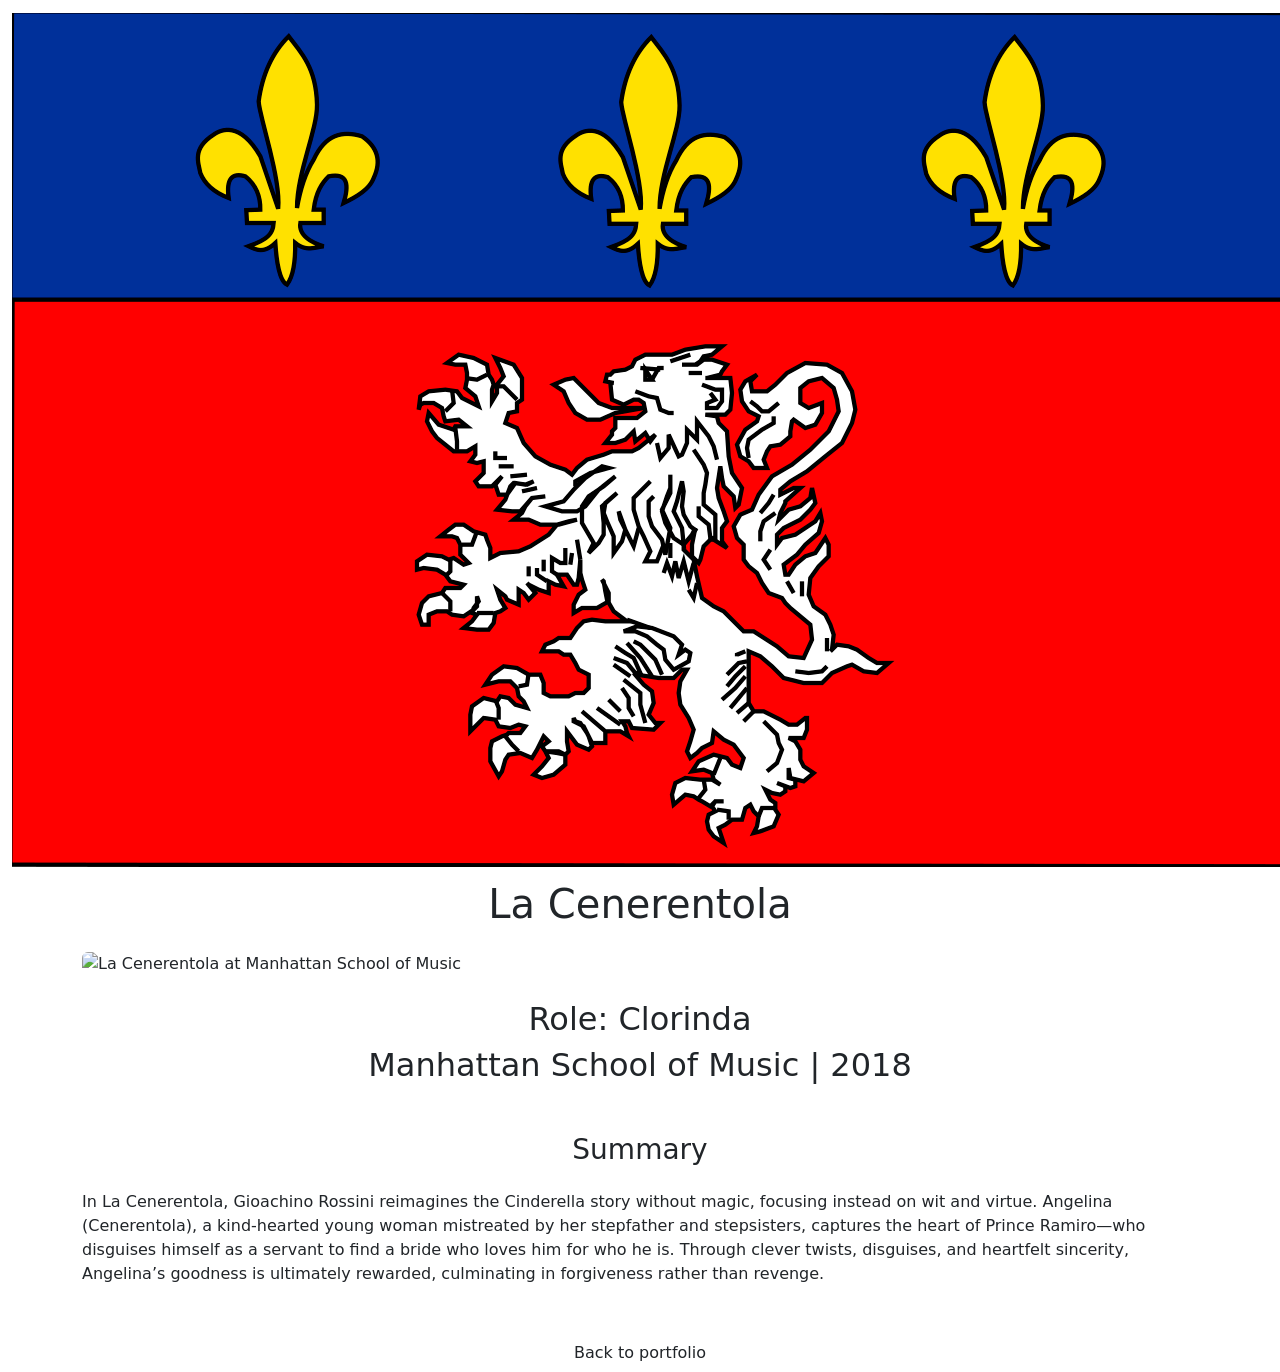
==== attractions.html @ 8858b786 "Initialized contact.html, restaurants.html, and attractions.html" ====
<!DOCTYPE html>
<html lang="en">
<head>
    <meta charset="UTF-8">
    <meta name="viewport" content="width=device-width, initial-scale=1.0">
    <title>La Cenerentola</title>
<link rel="preconnect" href="https://fonts.googleapis.com" />
    <link rel="preconnect" href="https://fonts.gstatic.com" crossorigin />
    <link
      href="https://fonts.googleapis.com/css2?family=Playfair:ital,opsz,wght@0,5..1200,300..900;1,5..1200,300..900&family=Poppins:wght@300;400;500;600;700&display=swap"
      rel="stylesheet" />
    <link
      href="https://cdn.jsdelivr.net/npm/bootstrap@5.3.8/dist/css/bootstrap.min.css"
      rel="stylesheet"/>
    <link rel="stylesheet" href="style.css" />
</head>
<body>
    <nav class="navbar navbar-expand-lg bg-white">
  <div class="container-fluid">
    <a class="navbar-brand" href="index.html">
        <img src="images/flag.png" class="icon">
    </a>
    <button class="navbar-toggler" type="button" data-bs-toggle="collapse" data-bs-target="#navbarSupportedContent" aria-controls="navbarSupportedContent" aria-expanded="false" aria-label="Toggle navigation">
      <span class="navbar-toggler-icon"></span>
    </button>
    <div class="collapse navbar-collapse" id="navbarSupportedContent">
      <ul class="navbar-nav me-auto mb-2 mb-lg-0">
        <li class="nav-item">
          <a class="nav-link active" aria-current="page" href="index.html">Home</a>
        </li>
        <li class="nav-item">
          <a class="nav-link" href="contact.html">Tourism Office</a>
        </li>
        <li class="nav-item dropdown">
          <a class="nav-link dropdown-toggle" href="#" role="button" data-bs-toggle="dropdown" aria-expanded="false">
            Explore Lyon
          </a>
          <ul class="dropdown-menu">
            <li><a class="dropdown-item" href="restaurants.html">Restaurants</a></li>
            <li><a class="dropdown-item" href="attractions.html">Attractions</a></li>
          </ul>
        </li>
      </ul>
    </div>
  </div>
</nav>
  <main class="container performance-page">
    <h1 class="text-center mb-4">La Cenerentola</h1>

    <img
      src="images/Cenerentola-1.png"
      class="img-fluid rounded project-image mb-4"
      alt="La Cenerentola at Manhattan School of Music"
    />

    <h2 class="text-center mb-2">Role: Clorinda</h2>
    <h2 class="text-center mb-5">Manhattan School of Music | 2018</h2>

    <h3 class="text-center mb-4">Summary</h3>

    <p class="performance-summary">
      In La Cenerentola, Gioachino Rossini reimagines the Cinderella story without magic, focusing instead on wit and virtue. Angelina (Cenerentola), a kind-hearted young woman mistreated by her stepfather and stepsisters, captures the heart of Prince Ramiro—who disguises himself as a servant to find a bride who loves him for who he is. Through clever twists, disguises, and heartfelt sincerity, Angelina’s goodness is ultimately rewarded, culminating in forgiveness rather than revenge.
    </p>

    <div class="text-center mt-5">
      <a href="index.html" class="btn btn-branding-outline">Back to portfolio</a>
    </div>
  </main>
      <script src="https://cdn.jsdelivr.net/npm/bootstrap@5.3.8/dist/js/bootstrap.bundle.min.js"></script>

</body>
</html>
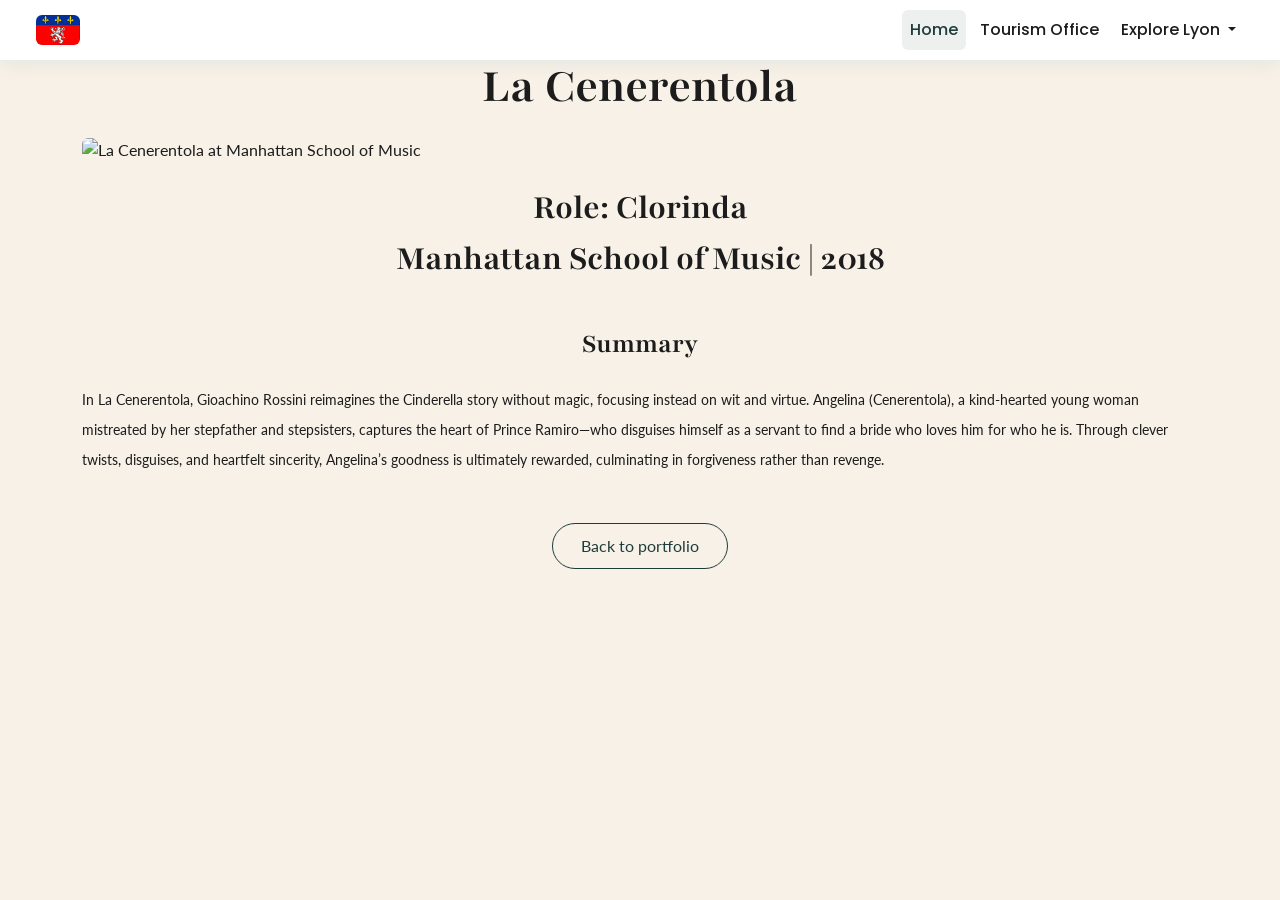
==== commit 4536ed37: "Changed secondary font type on all .html pages" ====
--- a/attractions.html
+++ b/attractions.html
@@ -12,7 +12,10 @@
     <link
       href="https://cdn.jsdelivr.net/npm/bootstrap@5.3.8/dist/css/bootstrap.min.css"
       rel="stylesheet"/>
-    <link rel="stylesheet" href="style.css" />
+   <link rel="preconnect" href="https://fonts.googleapis.com">
+<link rel="preconnect" href="https://fonts.gstatic.com" crossorigin>
+<link href="https://fonts.googleapis.com/css2?family=Lato:ital,wght@0,100;0,300;0,400;0,700;0,900;1,100;1,300;1,400;1,700;1,900&family=Montserrat:ital,wght@0,100..900;1,100..900&family=Playfair:ital,opsz,wght@0,5..1200,300..900;1,5..1200,300..900&family=Playwrite+CU+Guides&family=Poppins:ital,wght@0,100;0,200;0,300;0,400;0,500;0,600;0,700;0,800;0,900;1,100;1,200;1,300;1,400;1,500;1,600;1,700;1,800;1,900&display=swap" rel="stylesheet">
+      <link rel="stylesheet" href="style.css" />
 </head>
 <body>
     <nav class="navbar navbar-expand-lg bg-white">
--- a/style.css
+++ b/style.css
@@ -0,0 +1,251 @@
+:root {
+  --primary-color: #1f3d3a;
+  --accent-color: #c98c5d;
+  --cream-color: #f7f1e8;
+  --rose-color: #d8a7a7;
+  --dark-color: #1c1c1c;
+  --text-color: var(--dark-color);
+  --muted-color: #6f7775;
+  --branding-color: var(--primary-color);
+  --branding-dark: #142927;
+  --Heading-Font-Family: "Playfair", serif;
+  --default-font-family: "Lato", serif;
+  --nav-font-family: "Poppins", serif;
+}
+
+body {
+  font-family: var(--default-font-family);
+  color: var(--text-color);
+  background: var(--cream-color);
+}
+
+h1,
+h2,
+h3,
+h4 {
+  font-family: var(--Heading-Font-Family);
+  font-weight: 700;
+  color: var(--text-color);
+}
+
+h1 {
+  font-size: 50px;
+  line-height: 1.05;
+}
+
+h2 {
+  font-size: 36px;
+}
+
+p {
+  font-size: 14px;
+  line-height: 30px;
+}
+
+.navbar {
+  padding: 10px 24px;
+  font-family: var(--nav-font-family);
+  border-bottom: 1px solid rgba(31, 61, 58, 0.1);
+  box-shadow: 0 4px 18px rgba(31, 61, 58, 0.06);
+  background-color: var(--primary-color);
+  color: var(--accent-color);
+}
+
+.navbar-brand {
+  padding: 0;
+}
+
+.navbar .icon {
+  display: block;
+  width: 44px;
+  height: auto;
+  border-radius: 6px;
+}
+
+.navbar .navbar-nav {
+  gap: 6px;
+  margin-left: auto;
+  margin-right: 0 !important;
+}
+
+.navbar-nav .nav-link {
+  color: var(--text-color);
+  font-weight: 500;
+  padding: 8px 14px;
+  border-radius: 6px;
+  transition: color 0.2s ease, background-color 0.2s ease;
+}
+
+.navbar-nav .nav-link.active {
+  color: var(--branding-color);
+  background: rgba(31, 61, 58, 0.08);
+}
+
+.navbar-nav .nav-link:hover,
+.navbar-nav .nav-link:focus,
+.dropdown-item:hover,
+.dropdown-item:focus {
+  color: var(--primary-color);
+  background: rgba(31, 61, 58, 0.06);
+}
+
+.dropdown-menu {
+  margin-top: 8px;
+  padding: 8px;
+  font-family: var(--default-font-family);
+  border: 1px solid rgba(31, 61, 58, 0.1);
+  border-radius: 8px;
+  box-shadow: 0 14px 32px rgba(31, 61, 58, 0.12);
+}
+
+.dropdown-item {
+  color: var(--text-color);
+  font-weight: 500;
+  border-radius: 6px;
+  padding: 8px 12px;
+}
+
+.navbar-toggler {
+  border-color: rgba(31, 61, 58, 0.18);
+}
+
+.navbar-toggler:focus {
+  box-shadow: 0 0 0 3px rgba(31, 61, 58, 0.16);
+}
+
+@media (max-width: 991px) {
+  .navbar {
+    padding: 10px 18px;
+  }
+
+  .navbar-collapse {
+    padding-top: 12px;
+  }
+
+  .navbar .navbar-nav {
+    gap: 4px;
+    margin-left: 0;
+  }
+
+  .dropdown-menu {
+    margin-top: 4px;
+    box-shadow: none;
+  }
+}
+
+.hero {
+  background: linear-gradient(
+      rgba(31, 61, 58, 0.65),
+      rgba(31, 61, 58, 0.35)
+    ),
+    url("images/lyoncity.png") center;
+    background-repeat: no-repeat;
+    background-size: cover;
+    margin: 0 auto;
+    text-align: center;
+    line-height: 2;
+    padding: 20px;
+    max-height: 400px;
+}
+
+.hero h1 {
+  font-family: var(--Heading-Font-Family);
+  font-size: 60px;
+  line-height: 2;
+  color: var(--cream-color);
+}
+
+.hero h2 {
+  font-family: var(--default-font-family);
+  font-weight: 400;
+  font-size: 18px;
+  color: var(--cream-color);
+}
+
+.btn-branding,
+.btn-branding-outline {
+  border-radius: 999px;
+  font-size: 16px;
+  line-height: 1;
+  padding: 14px 28px;
+  transition: all 0.25s ease;
+}
+
+.btn-branding {
+  background: var(--branding-color);
+  color: white;
+  box-shadow: 0 10px 25px rgba(108, 99, 255, 0.28);
+  font-family: var(--default-font-family);
+}
+
+.btn-branding:hover {
+  background: var(--branding-dark);
+  color: white;
+  transform: translateY(-2px);
+}
+
+.btn-branding-outline {
+  color: var(--branding-color);
+  border: 1px solid var(--branding-color);
+}
+
+.btn-branding-outline:hover {
+  background: var(--branding-color);
+  color: white;
+  transform: translateY(-2px);
+  box-shadow: 0 10px 25px rgba(108, 99, 255, 0.2);
+}
+
+
+footer {
+  text-align: center;
+  margin: 90px auto 40px;
+  padding: 35px 20px;
+  max-width: 850px;
+  color: var(--muted-color);
+  font-size: 14px;
+  border-top: 1px solid #eeeafc;
+}
+
+footer a {
+  color: var(--branding-color);
+  text-decoration: none;
+}
+
+footer a:hover {
+  color: var(--branding-dark);
+  text-decoration: underline;
+}
+
+footer .email-link {
+  color: var(--text-color);
+  font-size: 16px;
+  border-bottom: 1px solid transparent;
+  padding-bottom: 2px;
+}
+
+footer .email-link:hover {
+  color: var(--branding-color);
+  border-bottom: 1px solid var(--branding-color);
+  text-decoration: none;
+}
+
+@media (max-width: 960px) {
+  h1 {
+    font-size: 46px;
+  }
+
+  h2 {
+    font-size: 40px;
+  }
+
+  .hero {
+    padding: 90px 20px 70px;
+  }
+}
+
+.map-container {
+  border-radius: 16px;
+  overflow: hidden;
+  box-shadow: 0 10px 30px rgba(0,0,0,0.15);
+}
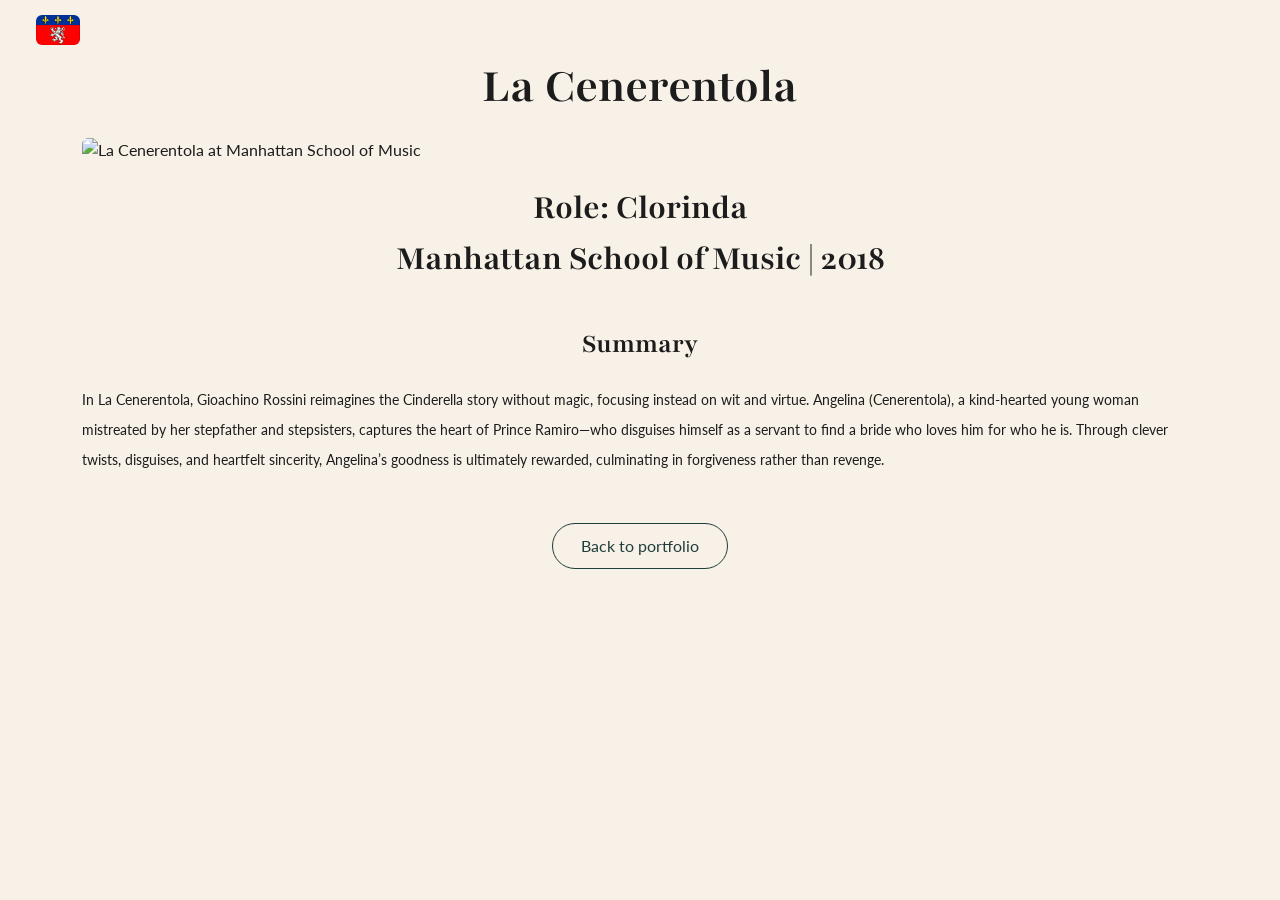
==== commit 1f364abc: "Altered several CSS settings, finalized design of index.html" ====
--- a/attractions.html
+++ b/attractions.html
@@ -18,7 +18,7 @@
       <link rel="stylesheet" href="style.css" />
 </head>
 <body>
-    <nav class="navbar navbar-expand-lg bg-white">
+    <nav class="navbar navbar-expand-lg">
   <div class="container-fluid">
     <a class="navbar-brand" href="index.html">
         <img src="images/flag.png" class="icon">
@@ -72,4 +72,4 @@
       <script src="https://cdn.jsdelivr.net/npm/bootstrap@5.3.8/dist/js/bootstrap.bundle.min.js"></script>
 
 </body>
-</html>+</html>
--- a/style.css
+++ b/style.css
@@ -45,10 +45,18 @@
 .navbar {
   padding: 10px 24px;
   font-family: var(--nav-font-family);
-  border-bottom: 1px solid rgba(31, 61, 58, 0.1);
-  box-shadow: 0 4px 18px rgba(31, 61, 58, 0.06);
-  background-color: var(--primary-color);
-  color: var(--accent-color);
+  background-color: transparent;
+  color: var(--cream-color);
+  border-bottom: 1px solid rgba(247, 241, 232, 0.18);
+  box-shadow: none;
+}
+
+.navbar-overlay {
+  position: absolute;
+  top: 0;
+  left: 0;
+  z-index: 10;
+  width: 100%;
 }
 
 .navbar-brand {
@@ -69,7 +77,7 @@
 }
 
 .navbar-nav .nav-link {
-  color: var(--text-color);
+  color: var(--cream-color);
   font-weight: 500;
   padding: 8px 14px;
   border-radius: 6px;
@@ -77,12 +85,16 @@
 }
 
 .navbar-nav .nav-link.active {
-  color: var(--branding-color);
-  background: rgba(31, 61, 58, 0.08);
+  color: var(--cream-color);
+  background: rgba(247, 241, 232, 0.14);
 }
 
 .navbar-nav .nav-link:hover,
-.navbar-nav .nav-link:focus,
+.navbar-nav .nav-link:focus {
+  color: var(--cream-color);
+  background: rgba(247, 241, 232, 0.12);
+}
+
 .dropdown-item:hover,
 .dropdown-item:focus {
   color: var(--primary-color);
@@ -106,11 +118,16 @@
 }
 
 .navbar-toggler {
-  border-color: rgba(31, 61, 58, 0.18);
+  border-color: rgba(247, 241, 232, 0.34);
+}
+
+.navbar-toggler-icon {
+  filter: invert(96%) sepia(8%) saturate(357%) hue-rotate(333deg)
+    brightness(104%) contrast(94%);
 }
 
 .navbar-toggler:focus {
-  box-shadow: 0 0 0 3px rgba(31, 61, 58, 0.16);
+  box-shadow: 0 0 0 3px rgba(247, 241, 232, 0.24);
 }
 
 @media (max-width: 991px) {
@@ -135,17 +152,17 @@
 
 .hero {
   background: linear-gradient(
-      rgba(31, 61, 58, 0.65),
-      rgba(31, 61, 58, 0.35)
+      rgba(31, 61, 58, 0.8),
+      rgba(31, 61, 58, 0.6)
     ),
     url("images/lyoncity.png") center;
     background-repeat: no-repeat;
-    background-size: cover;
+    background-size: 80% auto;
     margin: 0 auto;
     text-align: center;
-    line-height: 2;
-    padding: 20px;
-    max-height: 400px;
+    line-height: 5;
+    min-height: 620px;
+    padding: 150px 20px 70px;
 }
 
 .hero h1 {
@@ -157,9 +174,14 @@
 
 .hero h2 {
   font-family: var(--default-font-family);
-  font-weight: 400;
+  font-weight: 500;
   font-size: 18px;
   color: var(--cream-color);
+}
+
+.fourviere-image,
+.matched-project-image {
+  width: 80%;
 }
 
 .btn-branding,
@@ -240,7 +262,8 @@
   }
 
   .hero {
-    padding: 90px 20px 70px;
+    min-height: 560px;
+    padding: 130px 20px 90px;
   }
 }
 
@@ -248,4 +271,14 @@
   border-radius: 16px;
   overflow: hidden;
   box-shadow: 0 10px 30px rgba(0,0,0,0.15);
-}
+  max-width: 600px;
+  margin: 0 auto;
+}
+
+.grid-container {
+  padding: 120px 0;
+}
+
+.grid-container p {
+  text-align: justify;
+}
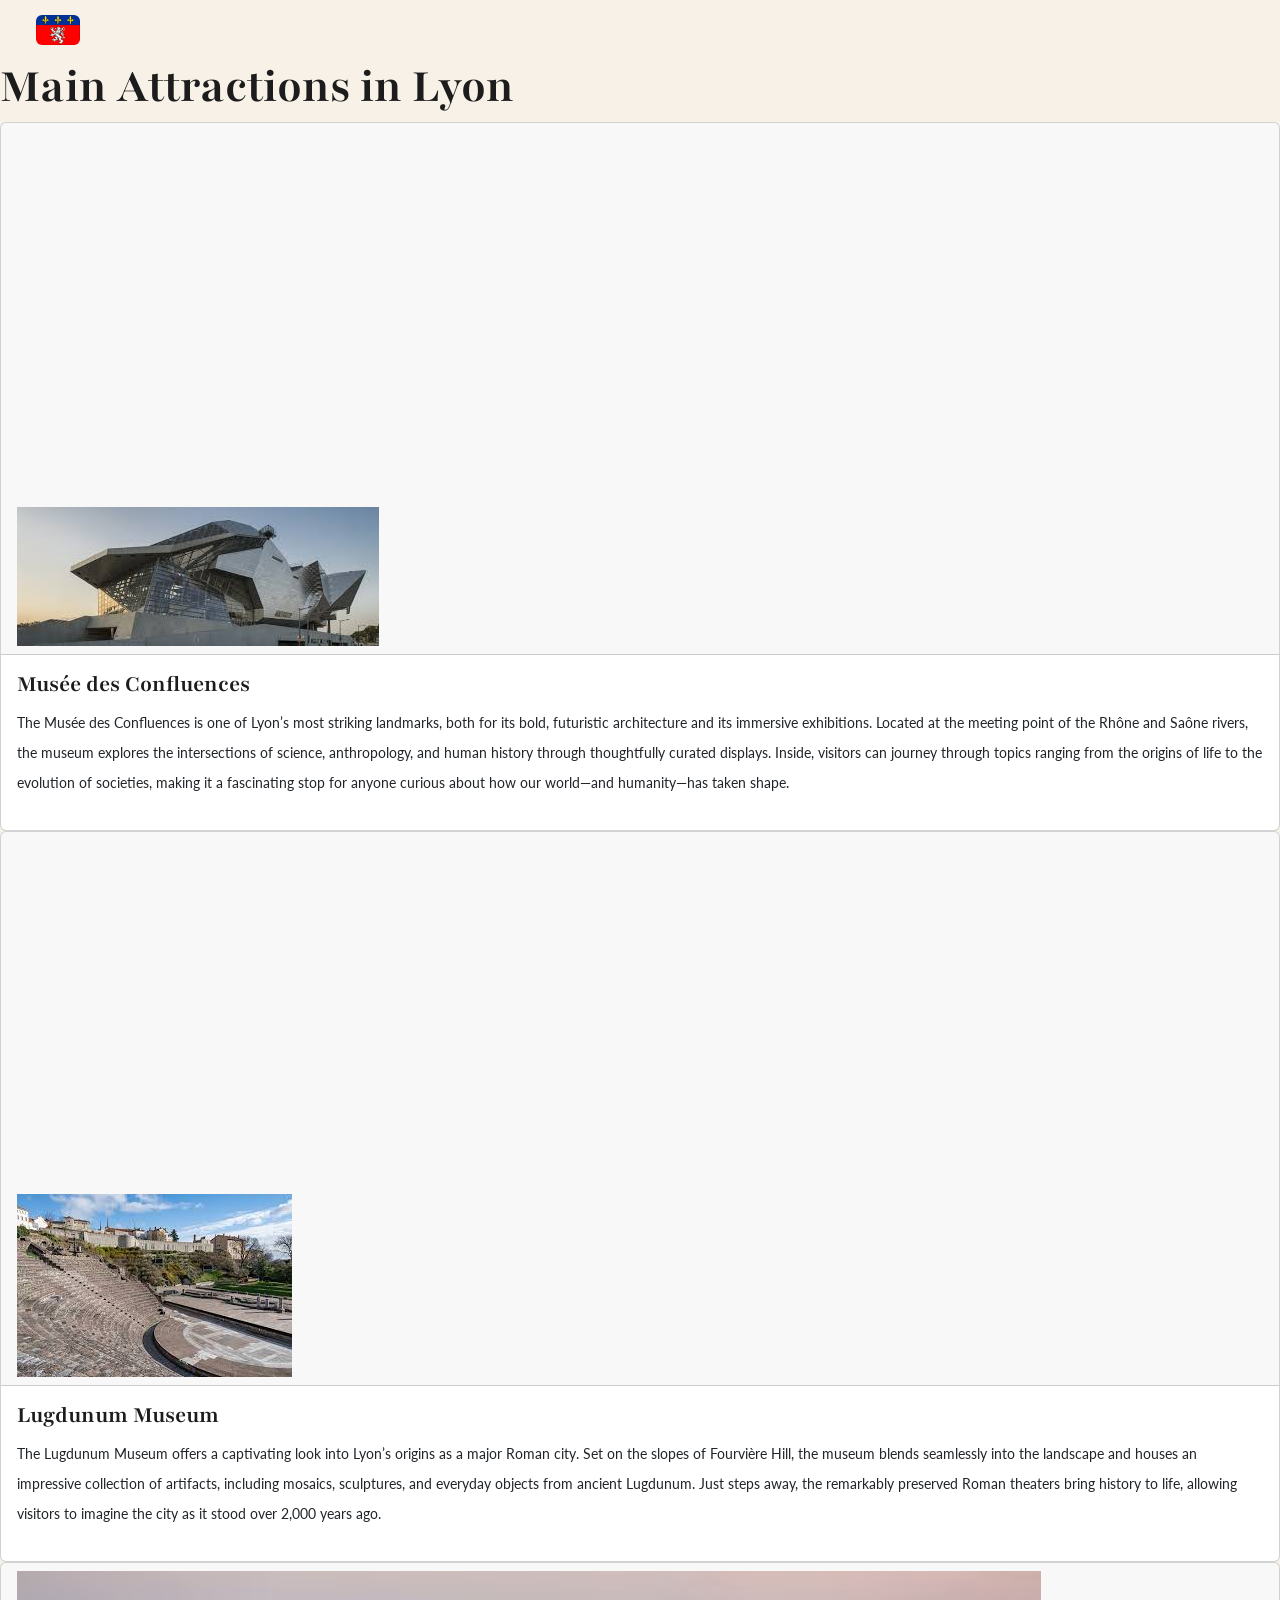
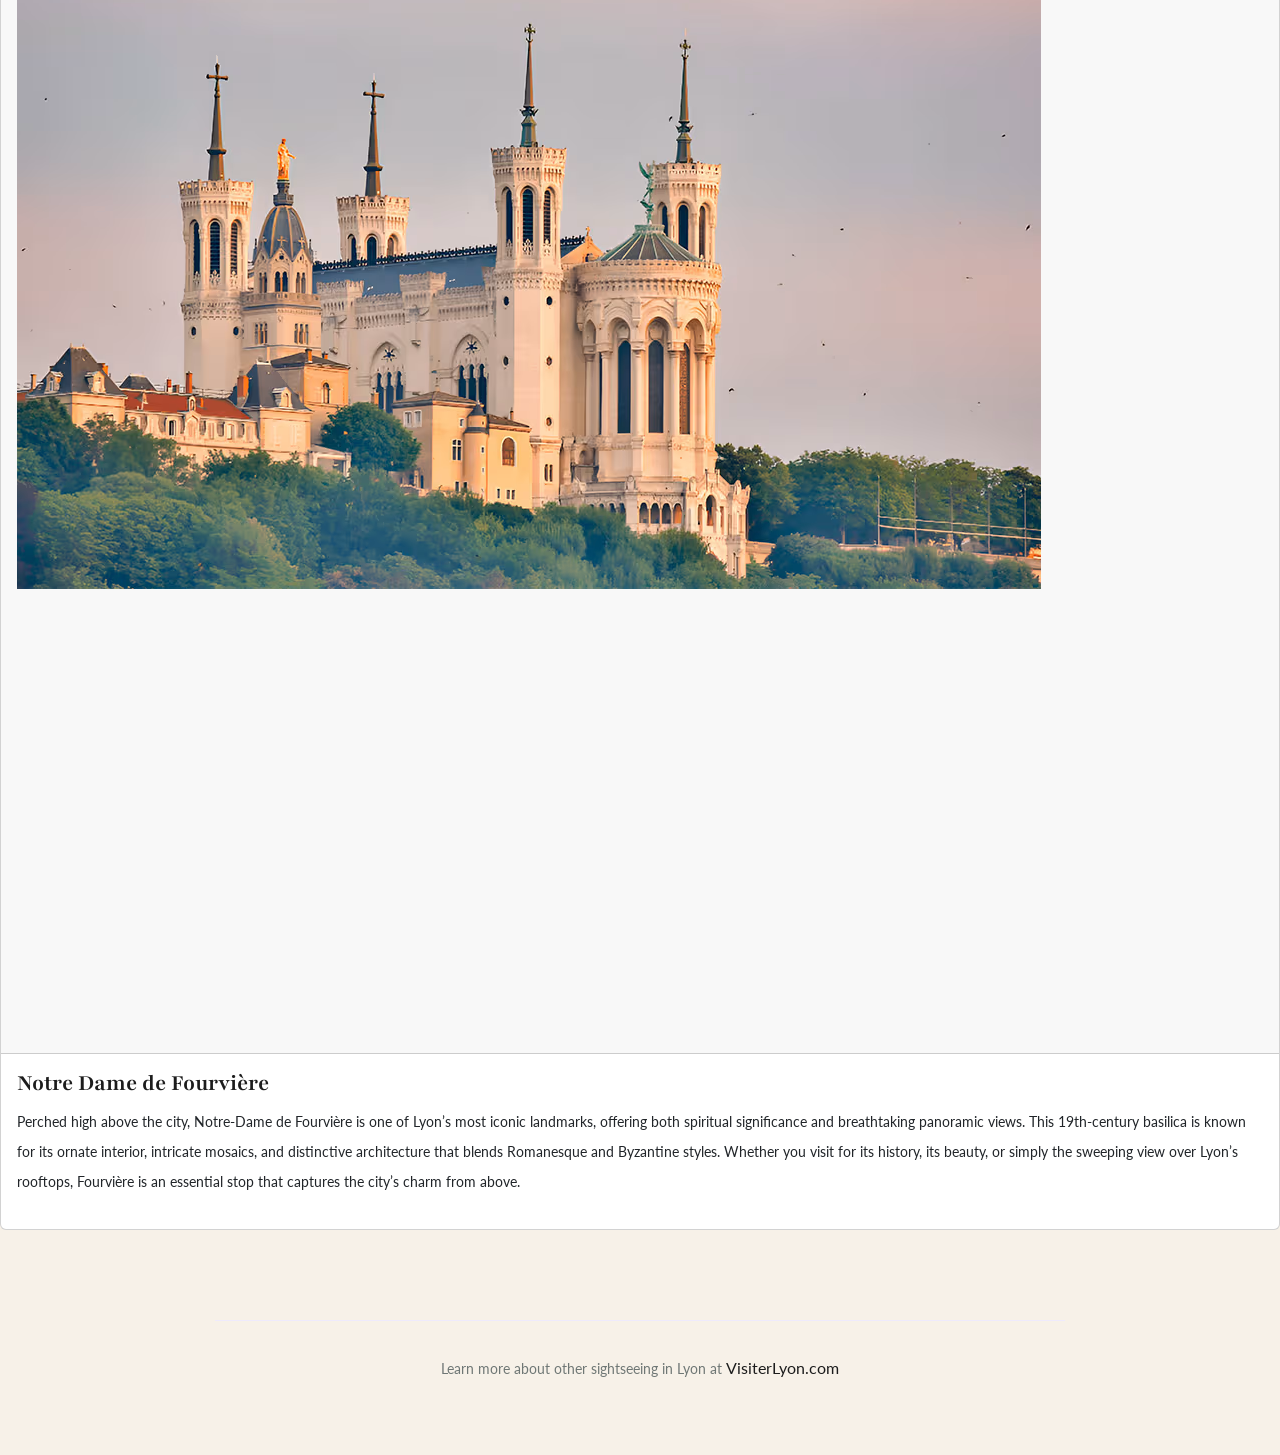
==== commit 5f279b24: "Created a grid of cards of attractions in attractions.html" ====
--- a/attractions.html
+++ b/attractions.html
@@ -47,28 +47,46 @@
     </div>
   </div>
 </nav>
-  <main class="container performance-page">
-    <h1 class="text-center mb-4">La Cenerentola</h1>
 
-    <img
-      src="images/Cenerentola-1.png"
-      class="img-fluid rounded project-image mb-4"
-      alt="La Cenerentola at Manhattan School of Music"
-    />
+<h1>Main Attractions in Lyon</h1>
+  
+<div class="grid grid-3-columns">
+  <div class="card">
+    <div class="card-header grid grid-2-columns">
+      <img src="images/confluences.png" alt class="img-responsive" alt="Musee des Confluences in Lyon">
+      <iframe src="https://www.google.com/maps/embed?pb=!1m18!1m12!1m3!1d2784.9190991214937!2d4.815696226409703!3d45.732717221079575!2m3!1f0!2f0!3f0!3m2!1i1024!2i768!4f13.1!3m3!1m2!1s0x47f4eaeddd6c9055%3A0xae3e2900f5f2c337!2sMus%C3%A9e%20des%20Confluences!5e0!3m2!1sen!2sus!4v1777314467563!5m2!1sen!2sus" width="600" height="450" style="border:0;" allowfullscreen="" loading="lazy" referrerpolicy="no-referrer-when-downgrade"></iframe>
+    </div>
+    <div class="card-body">
+      <h4>Musée des Confluences</h4>
+      <p>The Musée des Confluences is one of Lyon’s most striking landmarks, both for its bold, futuristic architecture and its immersive exhibitions. Located at the meeting point of the Rhône and Saône rivers, the museum explores the intersections of science, anthropology, and human history through thoughtfully curated displays. Inside, visitors can journey through topics ranging from the origins of life to the evolution of societies, making it a fascinating stop for anyone curious about how our world—and humanity—has taken shape.</p>
+    </div>
+  </div>
+ <div class="card">
+    <div class="card-header grid grid-2-columns">
+      <img src="images/lugdunum.png" alt class="img-responsive" alt="Lugdunum Museum in Lyon">
+      <iframe src="https://www.google.com/maps/embed?pb=!1m18!1m12!1m3!1d2783.5370916472466!2d4.817391676411146!3d45.76042547108035!2m3!1f0!2f0!3f0!3m2!1i1024!2i768!4f13.1!3m3!1m2!1s0x47f4ebaee66e341f%3A0x25da70f827915f41!2sGallo-Roman%20Museum%20of%20Lyon-Fourvi%C3%A8re!5e0!3m2!1sen!2sus!4v1777314585980!5m2!1sen!2sus" width="600" height="450" style="border:0;" allowfullscreen="" loading="lazy" referrerpolicy="no-referrer-when-downgrade"></iframe>
+    </div>
+    <div class="card-body">
+      <h4>Lugdunum Museum</h4>
+      <p>The Lugdunum Museum offers a captivating look into Lyon’s origins as a major Roman city. Set on the slopes of Fourvière Hill, the museum blends seamlessly into the landscape and houses an impressive collection of artifacts, including mosaics, sculptures, and everyday objects from ancient Lugdunum. Just steps away, the remarkably preserved Roman theaters bring history to life, allowing visitors to imagine the city as it stood over 2,000 years ago.</p>
+    </div>
+  </div>
+  <div class="card">
+    <div class="card-header grid grid-2-columns">
+      <img src="images/fourviere.png" alt class="img-responsive" alt="Lugdunum Museum in Lyon">
+     <iframe src="https://www.google.com/maps/embed?pb=!1m18!1m12!1m3!1d2783.4450801797184!2d4.820063076411274!3d45.76226977108039!2m3!1f0!2f0!3f0!3m2!1i1024!2i768!4f13.1!3m3!1m2!1s0x47f4eba97571522b%3A0x9d1bcc791b678e29!2sBasilica%20of%20Notre%20Dame%20of%20Fourvi%C3%A8re!5e0!3m2!1sen!2sus!4v1777314679494!5m2!1sen!2sus" width="600" height="450" style="border:0;" allowfullscreen="" loading="lazy" referrerpolicy="no-referrer-when-downgrade"></iframe>
+    </div>
+    <div class="card-body">
+      <h4>Notre Dame de Fourvière</h4>
+      <p>Perched high above the city, Notre-Dame de Fourvière is one of Lyon’s most iconic landmarks, offering both spiritual significance and breathtaking panoramic views. This 19th-century basilica is known for its ornate interior, intricate mosaics, and distinctive architecture that blends Romanesque and Byzantine styles. Whether you visit for its history, its beauty, or simply the sweeping view over Lyon’s rooftops, Fourvière is an essential stop that captures the city’s charm from above.</p>
+    </div>
+  </div>
+</div>
 
-    <h2 class="text-center mb-2">Role: Clorinda</h2>
-    <h2 class="text-center mb-5">Manhattan School of Music | 2018</h2>
+<footer>
+  Learn more about other sightseeing in Lyon at <a href="https://www.visiterlyon.com/" class="email-link">VisiterLyon.com</a>
+</footer>
 
-    <h3 class="text-center mb-4">Summary</h3>
-
-    <p class="performance-summary">
-      In La Cenerentola, Gioachino Rossini reimagines the Cinderella story without magic, focusing instead on wit and virtue. Angelina (Cenerentola), a kind-hearted young woman mistreated by her stepfather and stepsisters, captures the heart of Prince Ramiro—who disguises himself as a servant to find a bride who loves him for who he is. Through clever twists, disguises, and heartfelt sincerity, Angelina’s goodness is ultimately rewarded, culminating in forgiveness rather than revenge.
-    </p>
-
-    <div class="text-center mt-5">
-      <a href="index.html" class="btn btn-branding-outline">Back to portfolio</a>
-    </div>
-  </main>
       <script src="https://cdn.jsdelivr.net/npm/bootstrap@5.3.8/dist/js/bootstrap.bundle.min.js"></script>
 
 </body>
--- a/style.css
+++ b/style.css
@@ -157,7 +157,7 @@
     ),
     url("images/lyoncity.png") center;
     background-repeat: no-repeat;
-    background-size: 80% auto;
+    background-size: cover;
     margin: 0 auto;
     text-align: center;
     line-height: 5;
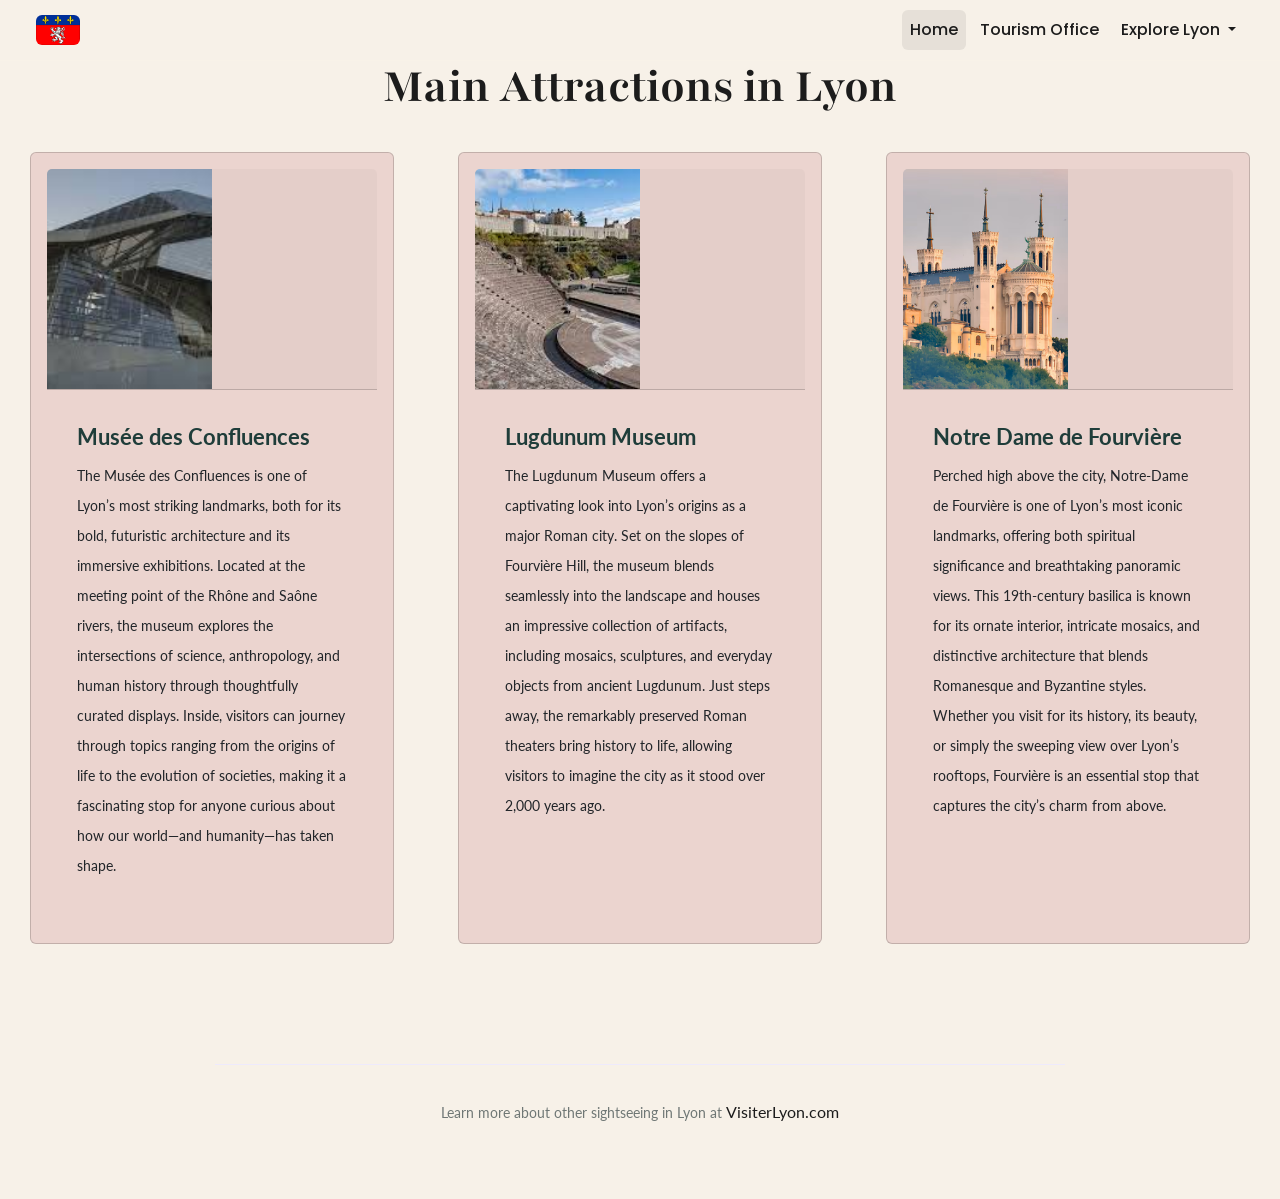
==== commit 8bbbf45f: "Final sweep and cleanup" ====
--- a/attractions.html
+++ b/attractions.html
@@ -3,21 +3,18 @@
 <head>
     <meta charset="UTF-8">
     <meta name="viewport" content="width=device-width, initial-scale=1.0">
-    <title>La Cenerentola</title>
-<link rel="preconnect" href="https://fonts.googleapis.com" />
+    <title>Lyon Attractions</title>
+    <link rel="preconnect" href="https://fonts.googleapis.com" />
     <link rel="preconnect" href="https://fonts.gstatic.com" crossorigin />
     <link
-      href="https://fonts.googleapis.com/css2?family=Playfair:ital,opsz,wght@0,5..1200,300..900;1,5..1200,300..900&family=Poppins:wght@300;400;500;600;700&display=swap"
+      href="https://fonts.googleapis.com/css2?family=Lato:wght@400;500;700&family=Playfair:opsz,wght@5..1200,700&family=Poppins:wght@400;500;600&display=swap"
       rel="stylesheet" />
     <link
       href="https://cdn.jsdelivr.net/npm/bootstrap@5.3.8/dist/css/bootstrap.min.css"
       rel="stylesheet"/>
-   <link rel="preconnect" href="https://fonts.googleapis.com">
-<link rel="preconnect" href="https://fonts.gstatic.com" crossorigin>
-<link href="https://fonts.googleapis.com/css2?family=Lato:ital,wght@0,100;0,300;0,400;0,700;0,900;1,100;1,300;1,400;1,700;1,900&family=Montserrat:ital,wght@0,100..900;1,100..900&family=Playfair:ital,opsz,wght@0,5..1200,300..900;1,5..1200,300..900&family=Playwrite+CU+Guides&family=Poppins:ital,wght@0,100;0,200;0,300;0,400;0,500;0,600;0,700;0,800;0,900;1,100;1,200;1,300;1,400;1,500;1,600;1,700;1,800;1,900&display=swap" rel="stylesheet">
       <link rel="stylesheet" href="style.css" />
 </head>
-<body>
+<body class="inner-page">
     <nav class="navbar navbar-expand-lg">
   <div class="container-fluid">
     <a class="navbar-brand" href="index.html">
@@ -53,7 +50,7 @@
 <div class="grid grid-3-columns">
   <div class="card">
     <div class="card-header grid grid-2-columns">
-      <img src="images/confluences.png" alt class="img-responsive" alt="Musee des Confluences in Lyon">
+      <img src="images/confluences.png" class="img-responsive" alt="Musee des Confluences in Lyon">
       <iframe src="https://www.google.com/maps/embed?pb=!1m18!1m12!1m3!1d2784.9190991214937!2d4.815696226409703!3d45.732717221079575!2m3!1f0!2f0!3f0!3m2!1i1024!2i768!4f13.1!3m3!1m2!1s0x47f4eaeddd6c9055%3A0xae3e2900f5f2c337!2sMus%C3%A9e%20des%20Confluences!5e0!3m2!1sen!2sus!4v1777314467563!5m2!1sen!2sus" width="600" height="450" style="border:0;" allowfullscreen="" loading="lazy" referrerpolicy="no-referrer-when-downgrade"></iframe>
     </div>
     <div class="card-body">
@@ -63,7 +60,7 @@
   </div>
  <div class="card">
     <div class="card-header grid grid-2-columns">
-      <img src="images/lugdunum.png" alt class="img-responsive" alt="Lugdunum Museum in Lyon">
+      <img src="images/lugdunum.png" class="img-responsive" alt="Lugdunum Museum in Lyon">
       <iframe src="https://www.google.com/maps/embed?pb=!1m18!1m12!1m3!1d2783.5370916472466!2d4.817391676411146!3d45.76042547108035!2m3!1f0!2f0!3f0!3m2!1i1024!2i768!4f13.1!3m3!1m2!1s0x47f4ebaee66e341f%3A0x25da70f827915f41!2sGallo-Roman%20Museum%20of%20Lyon-Fourvi%C3%A8re!5e0!3m2!1sen!2sus!4v1777314585980!5m2!1sen!2sus" width="600" height="450" style="border:0;" allowfullscreen="" loading="lazy" referrerpolicy="no-referrer-when-downgrade"></iframe>
     </div>
     <div class="card-body">
@@ -73,7 +70,7 @@
   </div>
   <div class="card">
     <div class="card-header grid grid-2-columns">
-      <img src="images/fourviere.png" alt class="img-responsive" alt="Lugdunum Museum in Lyon">
+      <img src="images/fourviere.png" class="img-responsive" alt="Lugdunum Museum in Lyon">
      <iframe src="https://www.google.com/maps/embed?pb=!1m18!1m12!1m3!1d2783.4450801797184!2d4.820063076411274!3d45.76226977108039!2m3!1f0!2f0!3f0!3m2!1i1024!2i768!4f13.1!3m3!1m2!1s0x47f4eba97571522b%3A0x9d1bcc791b678e29!2sBasilica%20of%20Notre%20Dame%20of%20Fourvi%C3%A8re!5e0!3m2!1sen!2sus!4v1777314679494!5m2!1sen!2sus" width="600" height="450" style="border:0;" allowfullscreen="" loading="lazy" referrerpolicy="no-referrer-when-downgrade"></iframe>
     </div>
     <div class="card-body">
--- a/style.css
+++ b/style.css
@@ -1,8 +1,7 @@
 :root {
   --primary-color: #1f3d3a;
-  --accent-color: #c98c5d;
   --cream-color: #f7f1e8;
-  --rose-color: #d8a7a7;
+  --rose-color: rgba(216, 167, 167, 0.38);
   --dark-color: #1c1c1c;
   --text-color: var(--dark-color);
   --muted-color: #6f7775;
@@ -31,11 +30,13 @@
 h1 {
   font-size: 50px;
   line-height: 1.05;
+  text-align: center;
 }
 
 h2 {
   font-size: 36px;
 }
+
 
 p {
   font-size: 14px;
@@ -46,7 +47,6 @@
   padding: 10px 24px;
   font-family: var(--nav-font-family);
   background-color: transparent;
-  color: var(--cream-color);
   border-bottom: 1px solid rgba(247, 241, 232, 0.18);
   box-shadow: none;
 }
@@ -115,6 +115,27 @@
   font-weight: 500;
   border-radius: 6px;
   padding: 8px 12px;
+}
+
+.inner-page .navbar-nav .nav-link,
+.inner-page .navbar-nav .nav-link.active,
+.inner-page .navbar-nav .nav-link:hover,
+.inner-page .navbar-nav .nav-link:focus {
+  color: var(--dark-color);
+}
+
+.inner-page .navbar-nav .nav-link.active,
+.inner-page .navbar-nav .nav-link:hover,
+.inner-page .navbar-nav .nav-link:focus {
+  background: rgba(28, 28, 28, 0.08);
+}
+
+.inner-page .navbar-toggler {
+  border-color: rgba(28, 28, 28, 0.28);
+}
+
+.inner-page .navbar-toggler-icon {
+  filter: none;
 }
 
 .navbar-toggler {
@@ -166,7 +187,6 @@
 }
 
 .hero h1 {
-  font-family: var(--Heading-Font-Family);
   font-size: 60px;
   line-height: 2;
   color: var(--cream-color);
@@ -282,3 +302,82 @@
 .grid-container p {
   text-align: justify;
 }
+
+.grid {
+  display: grid;
+  grid-gap: 64px;
+  padding-left: 30px;
+  padding-right: 30px;
+}
+
+.img-responsive {
+  max-width: 100%;
+}
+
+.grid-2-columns {
+  grid-template-columns: 1fr 1fr;
+}
+.grid-3-columns {
+  grid-template-columns: 1fr 1fr 1fr;
+}
+
+.card {
+  background-color: var(--rose-color);
+  padding: 16px;
+  margin: 30px 0;
+  overflow: hidden;
+}
+
+.card h4 {
+  font-weight: 700;
+  font-family: var(--default-font-family);
+  font-size: 22px;
+  line-height: 1.5;
+  color: var(--primary-color);
+}
+
+.card-header {
+  grid-gap: 0;
+  padding: 0;
+  overflow: hidden;
+}
+
+.card-header > * {
+  min-width: 0;
+}
+
+.card-body {
+  padding: 30px;
+}
+
+.card-header img,
+.card-header iframe {
+  display: block;
+  width: 100%;
+  height: 220px;
+  max-width: 100%;
+  border: 0;
+}
+
+.card-header img {
+  object-fit: cover;
+}
+
+@media (max-width: 991px) {
+  .grid-3-columns {
+    grid-template-columns: 1fr;
+  }
+
+  .grid-2-columns {
+    grid-template-columns: 1fr;
+  }
+}
+
+.instagram-media {
+  aspect-ratio: 16 / 9;
+}
+
+.gallery-wrapper {
+  padding-top: 50px;
+  line-height: 3;
+}
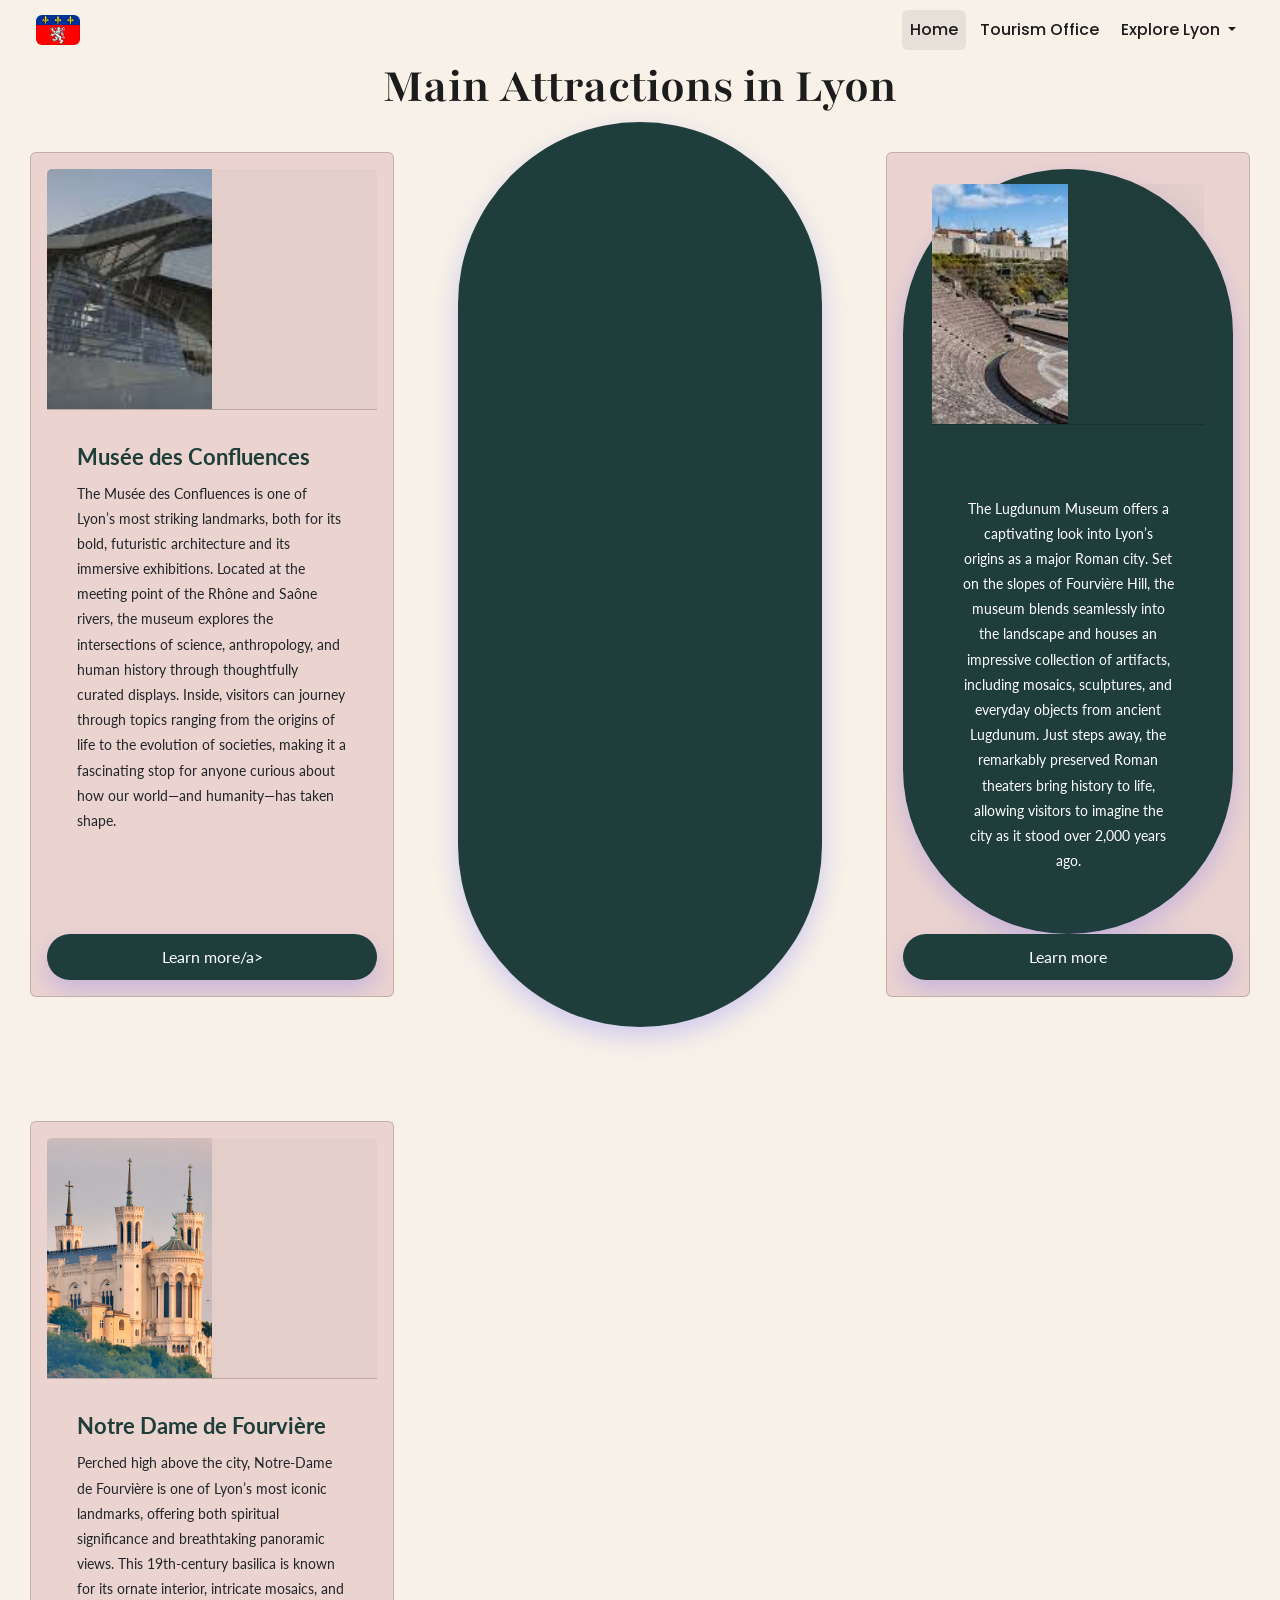
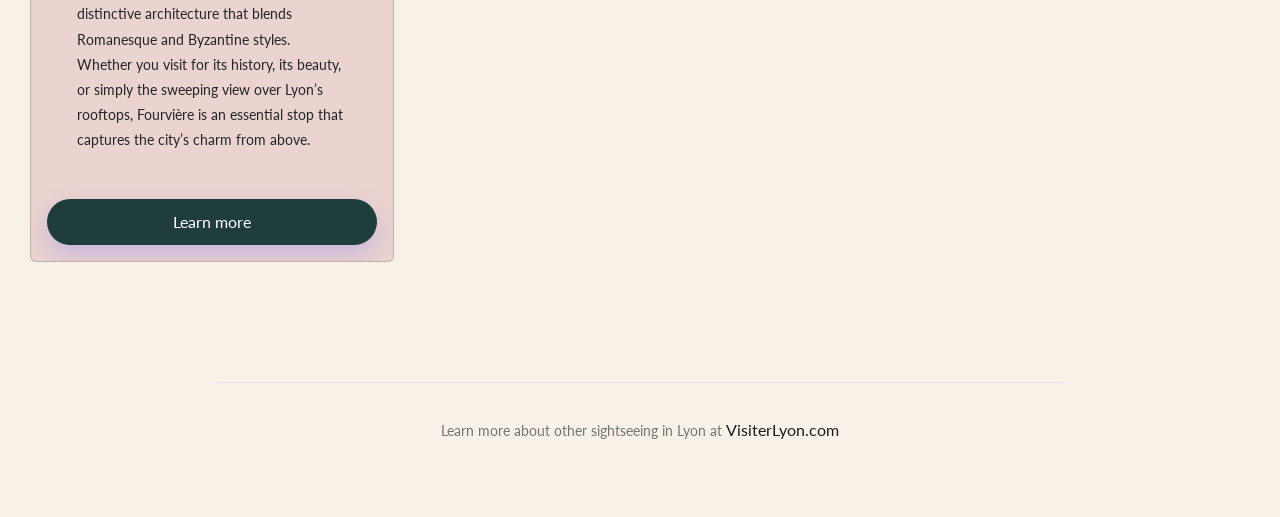
==== commit b78e2965: "Added buttons for websites of attractions" ====
--- a/attractions.html
+++ b/attractions.html
@@ -57,6 +57,8 @@
       <h4>Musée des Confluences</h4>
       <p>The Musée des Confluences is one of Lyon’s most striking landmarks, both for its bold, futuristic architecture and its immersive exhibitions. Located at the meeting point of the Rhône and Saône rivers, the museum explores the intersections of science, anthropology, and human history through thoughtfully curated displays. Inside, visitors can journey through topics ranging from the origins of life to the evolution of societies, making it a fascinating stop for anyone curious about how our world—and humanity—has taken shape.</p>
     </div>
+      <a href="https://museedesconfluences.fr/en/welcome-museum" class="btn btn-branding">Learn more/a>
+
   </div>
  <div class="card">
     <div class="card-header grid grid-2-columns">
@@ -67,6 +69,7 @@
       <h4>Lugdunum Museum</h4>
       <p>The Lugdunum Museum offers a captivating look into Lyon’s origins as a major Roman city. Set on the slopes of Fourvière Hill, the museum blends seamlessly into the landscape and houses an impressive collection of artifacts, including mosaics, sculptures, and everyday objects from ancient Lugdunum. Just steps away, the remarkably preserved Roman theaters bring history to life, allowing visitors to imagine the city as it stood over 2,000 years ago.</p>
     </div>
+      <a href="https://lugdunum.grandlyon.com/en/" class="btn btn-branding">Learn more</a>
   </div>
   <div class="card">
     <div class="card-header grid grid-2-columns">
@@ -77,6 +80,8 @@
       <h4>Notre Dame de Fourvière</h4>
       <p>Perched high above the city, Notre-Dame de Fourvière is one of Lyon’s most iconic landmarks, offering both spiritual significance and breathtaking panoramic views. This 19th-century basilica is known for its ornate interior, intricate mosaics, and distinctive architecture that blends Romanesque and Byzantine styles. Whether you visit for its history, its beauty, or simply the sweeping view over Lyon’s rooftops, Fourvière is an essential stop that captures the city’s charm from above.</p>
     </div>
+      <a href="https://www.fourviere.org/en/discover/notre-dame-de-fourviere/basilica-2/" class="btn btn-branding">Learn more</a>
+
   </div>
 </div>
 
--- a/style.css
+++ b/style.css
@@ -12,10 +12,15 @@
   --nav-font-family: "Poppins", serif;
 }
 
+* {
+  box-sizing: border-box;
+}
+
 body {
   font-family: var(--default-font-family);
   color: var(--text-color);
   background: var(--cream-color);
+  overflow-x: hidden;
 }
 
 h1,
@@ -28,19 +33,19 @@
 }
 
 h1 {
-  font-size: 50px;
+  font-size: clamp(34px, 6vw, 50px);
   line-height: 1.05;
   text-align: center;
 }
 
 h2 {
-  font-size: 36px;
+  font-size: clamp(28px, 4.5vw, 36px);
 }
 
 
 p {
   font-size: 14px;
-  line-height: 30px;
+  line-height: 1.8;
 }
 
 .navbar {
@@ -181,22 +186,26 @@
     background-size: cover;
     margin: 0 auto;
     text-align: center;
-    line-height: 5;
-    min-height: 620px;
-    padding: 150px 20px 70px;
+    min-height: clamp(520px, 72vh, 680px);
+    padding: clamp(130px, 18vh, 170px) 20px clamp(80px, 12vh, 120px);
 }
 
 .hero h1 {
-  font-size: 60px;
-  line-height: 2;
+  font-size: clamp(42px, 8vw, 60px);
+  line-height: 1.15;
   color: var(--cream-color);
+  margin-bottom: 20px;
 }
 
 .hero h2 {
   font-family: var(--default-font-family);
   font-weight: 500;
-  font-size: 18px;
+  font-size: clamp(16px, 2.8vw, 18px);
+  line-height: 1.6;
   color: var(--cream-color);
+  max-width: 720px;
+  margin-left: auto;
+  margin-right: auto;
 }
 
 .fourviere-image,
@@ -272,21 +281,6 @@
   text-decoration: none;
 }
 
-@media (max-width: 960px) {
-  h1 {
-    font-size: 46px;
-  }
-
-  h2 {
-    font-size: 40px;
-  }
-
-  .hero {
-    min-height: 560px;
-    padding: 130px 20px 90px;
-  }
-}
-
 .map-container {
   border-radius: 16px;
   overflow: hidden;
@@ -295,8 +289,14 @@
   margin: 0 auto;
 }
 
+.map-container iframe {
+  display: block;
+  width: 100%;
+  height: clamp(280px, 52vw, 450px);
+}
+
 .grid-container {
-  padding: 120px 0;
+  padding: clamp(70px, 10vw, 120px) 0;
 }
 
 .grid-container p {
@@ -305,12 +305,14 @@
 
 .grid {
   display: grid;
-  grid-gap: 64px;
-  padding-left: 30px;
-  padding-right: 30px;
+  gap: 64px;
+  padding-left: clamp(16px, 3vw, 30px);
+  padding-right: clamp(16px, 3vw, 30px);
 }
 
 .img-responsive {
+  display: block;
+  width: 100%;
   max-width: 100%;
 }
 
@@ -323,7 +325,7 @@
 
 .card {
   background-color: var(--rose-color);
-  padding: 16px;
+  padding: clamp(12px, 2vw, 16px);
   margin: 30px 0;
   overflow: hidden;
 }
@@ -347,14 +349,14 @@
 }
 
 .card-body {
-  padding: 30px;
+  padding: clamp(20px, 3vw, 30px);
 }
 
 .card-header img,
 .card-header iframe {
   display: block;
   width: 100%;
-  height: 220px;
+  height: clamp(190px, 24vw, 240px);
   max-width: 100%;
   border: 0;
 }
@@ -363,13 +365,118 @@
   object-fit: cover;
 }
 
+@media (max-width: 1199px) {
+  .grid-3-columns {
+    grid-template-columns: repeat(2, minmax(0, 1fr));
+  }
+
+  .grid {
+    gap: 40px;
+  }
+}
+
 @media (max-width: 991px) {
+  .navbar-overlay .navbar-collapse {
+    margin-top: 10px;
+    padding: 10px;
+    background: rgba(31, 61, 58, 0.86);
+    border-radius: 8px;
+  }
+
+  .inner-page .navbar-collapse {
+    background: rgba(247, 241, 232, 0.95);
+  }
+
+  .grid-2-columns {
+    grid-template-columns: 1fr;
+  }
+
+  .about-section {
+    padding-top: 40px;
+  }
+}
+
+@media (max-width: 767px) {
+  .navbar {
+    padding: 8px 14px;
+  }
+
+  .navbar .icon {
+    width: 38px;
+  }
+
+  .navbar-nav .nav-link {
+    padding: 10px 12px;
+  }
+
+  .hero {
+    min-height: 520px;
+    padding: 120px 18px 80px;
+  }
+
   .grid-3-columns {
     grid-template-columns: 1fr;
   }
 
-  .grid-2-columns {
-    grid-template-columns: 1fr;
+  .grid {
+    gap: 28px;
+  }
+
+  .grid-container p {
+    text-align: left;
+  }
+
+  .card {
+    margin: 22px 0;
+  }
+
+  .card-header img,
+  .card-header iframe {
+    height: 210px;
+  }
+
+  .btn-branding,
+  .btn-branding-outline {
+    width: 100%;
+    max-width: 320px;
+    padding: 13px 20px;
+    white-space: normal;
+  }
+
+  footer {
+    margin: 60px auto 30px;
+    padding: 28px 16px;
+  }
+}
+
+@media (max-width: 575px) {
+  h1 {
+    font-size: 34px;
+  }
+
+  h2 {
+    font-size: 28px;
+  }
+
+  .hero h1 {
+    font-size: 40px;
+  }
+
+  .hero h2 {
+    font-size: 16px;
+  }
+
+  .card-body {
+    padding: 18px;
+  }
+
+  .card h4 {
+    font-size: 20px;
+  }
+
+  .instagram-media {
+    min-width: 0 !important;
+    width: 100% !important;
   }
 }
 
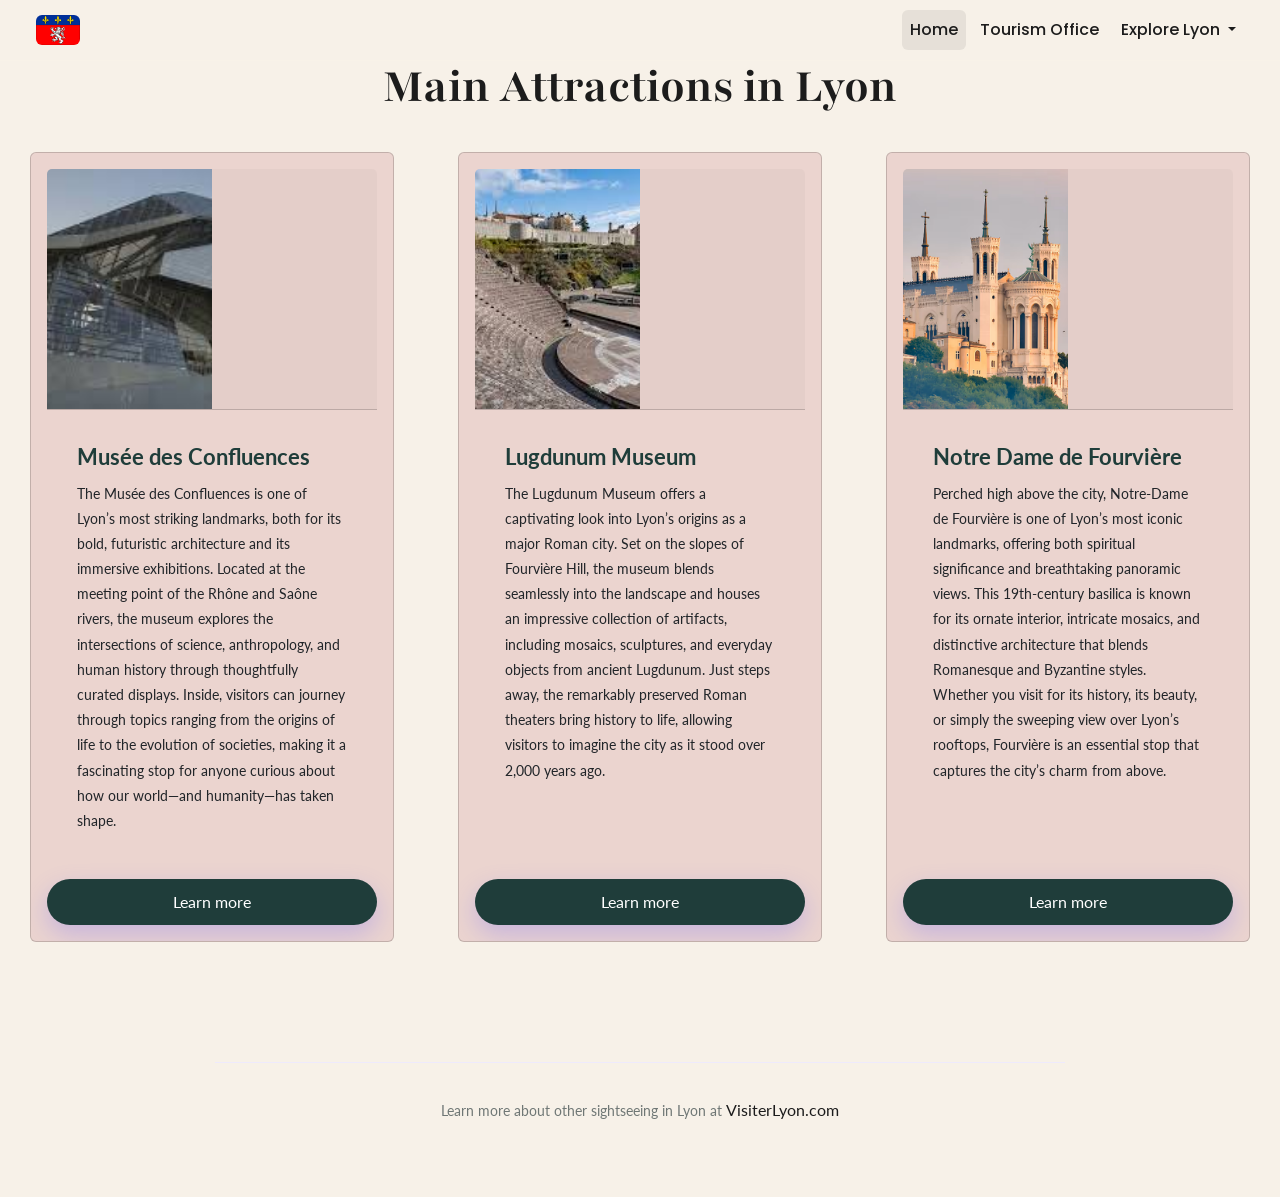
==== commit f84dac57: "Corrected bug on button" ====
--- a/attractions.html
+++ b/attractions.html
@@ -57,7 +57,7 @@
       <h4>Musée des Confluences</h4>
       <p>The Musée des Confluences is one of Lyon’s most striking landmarks, both for its bold, futuristic architecture and its immersive exhibitions. Located at the meeting point of the Rhône and Saône rivers, the museum explores the intersections of science, anthropology, and human history through thoughtfully curated displays. Inside, visitors can journey through topics ranging from the origins of life to the evolution of societies, making it a fascinating stop for anyone curious about how our world—and humanity—has taken shape.</p>
     </div>
-      <a href="https://museedesconfluences.fr/en/welcome-museum" class="btn btn-branding">Learn more/a>
+      <a href="https://museedesconfluences.fr/en/welcome-museum" class="btn btn-branding">Learn more</a>
 
   </div>
  <div class="card">
